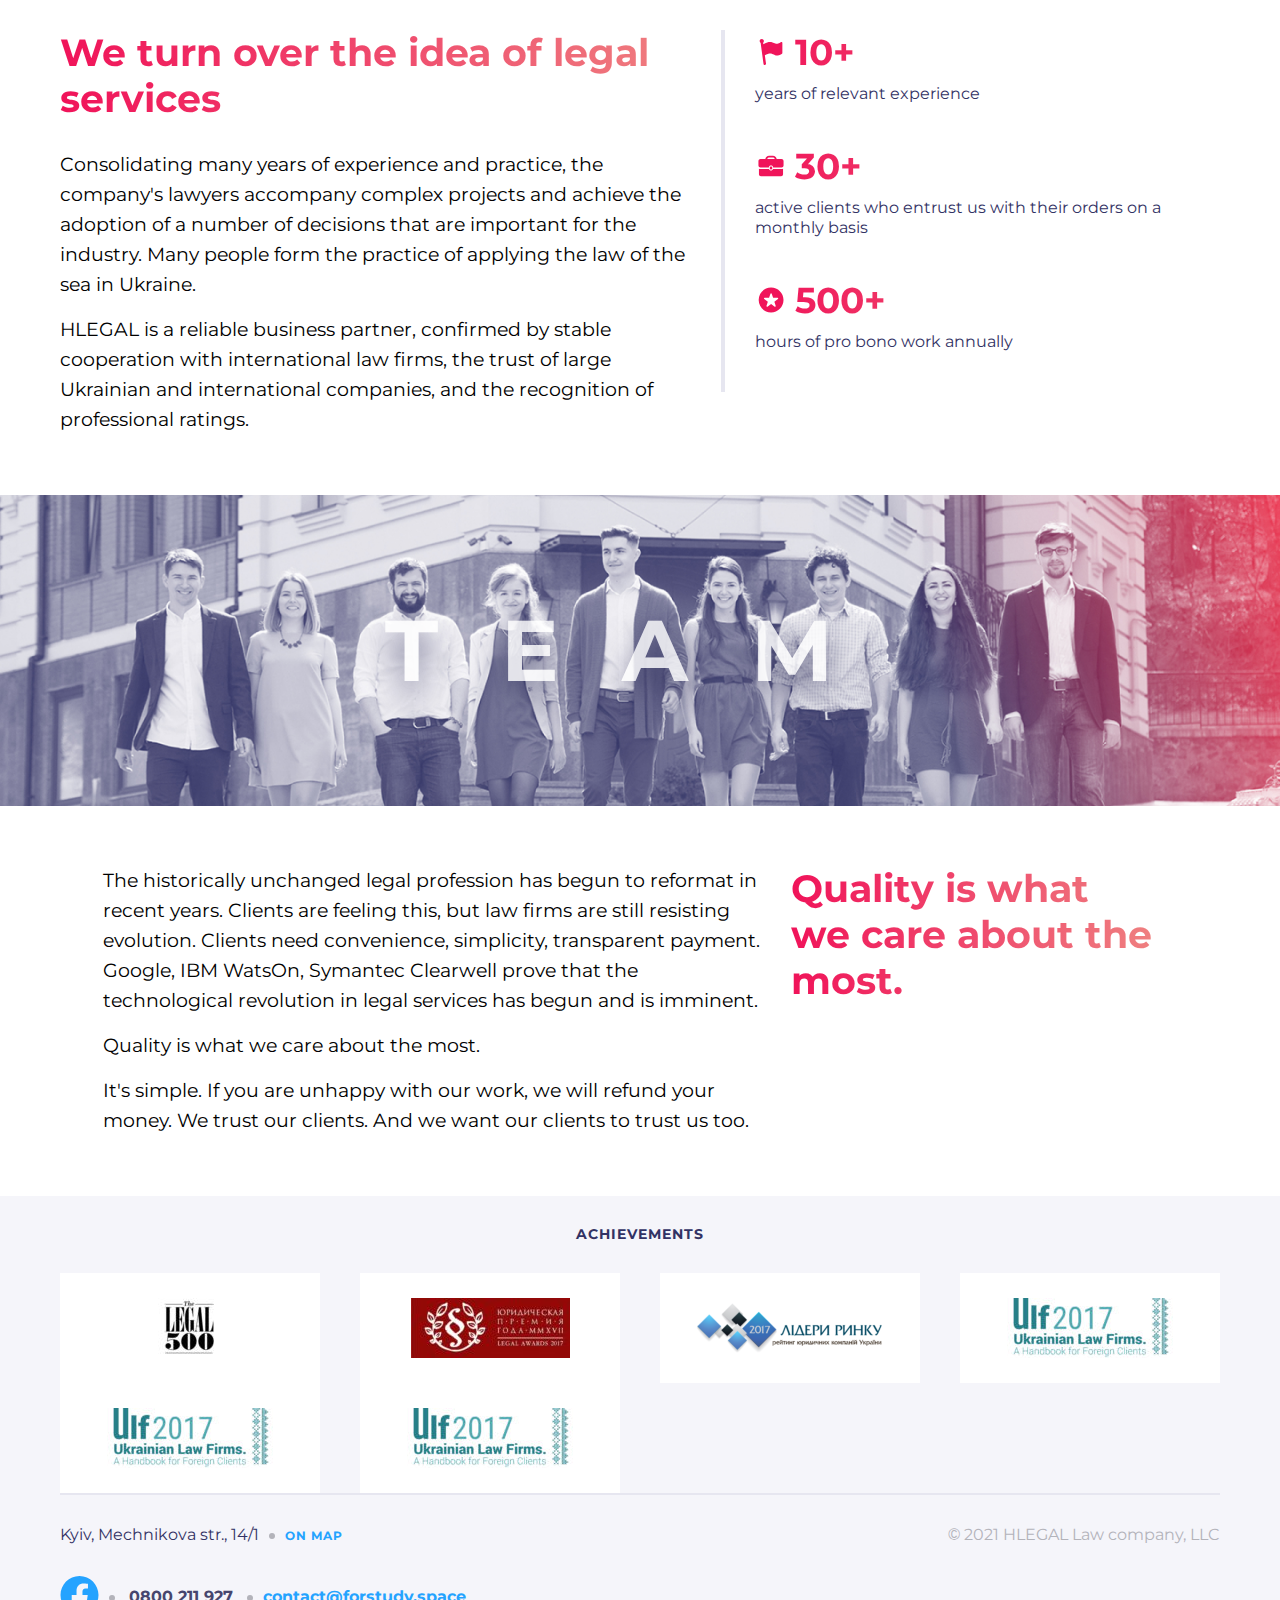
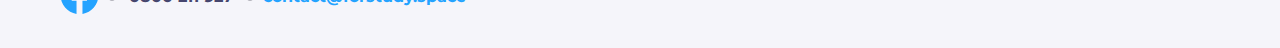
==== app/about.html @ f401dda6 "first commit" ====
<!DOCTYPE html>
<html lang="en">
<head>
    <meta charset="UTF-8">
    <title>About us</title>
    <meta name="viewport" content="width=device-width, initial-scale=1.0">
    <link rel="stylesheet" href="css/slick.css">
    <link rel="stylesheet" href="css/style.css">
</head>
<body class="body">
    <main>
        <section class="about container">
            <div class="about-left">
                <div class="about-left__wrap">
                    <h1 class="about-left__title">We turn over the idea of legal services</h1>
                    <p class="about-left__text pdb-15">Consolidating many years of experience and practice,
                        the company's lawyers accompany complex projects and achieve the adoption of
                        a number of decisions that are important for the industry. Many people form the
                        practice of applying the law of the sea in Ukraine.</p>
                    <p class="about-left__text"><span class="text-up">Hlegal</span> is a reliable business partner,
                        confirmed by stable cooperation with international
                        law firms, the trust of large Ukrainian and international companies, and the recognition
                        of professional ratings.</p>
                </div>
            </div>
            <div class="about-right">
                <div class="about-right__wrap">
                    <p class="about-right__number about-right__number--years">10+</p>
                    <p class="about-right__text">years of relevant experience</p>
                    <p class="about-right__number about-right__number--clients">30+</p>
                    <p class="about-right__text">active clients who entrust us with their orders on a monthly basis</p>
                    <p class="about-right__number about-right__number--hours">500+</p>
                    <p class="about-right__text pdb-0">hours of pro bono work annually</p>
                </div>
            </div>
        </section>
        <section class="banner container">
            <h2 class="banner-title">Team</h2>
        </section>
        <section class="quality container">
            <div class="quality-left">
                <div class="quality-left__wrap">
                    <p class="quality-left__text pdb-15">The historically unchanged legal profession has
                        begun to reformat in recent years. Clients are feeling this, but law firms
                        are still resisting evolution. Clients need convenience, simplicity, transparent
                        payment. Google, <span class="text-up">Ibm</span> WatsOn, Symantec Clearwell prove that the technological revolution
                        in legal services has begun and is imminent.</p>
                    <p class="quality-left__text pdb-15">Quality is what we care about the most.</p>
                    <p class="quality-left__text">It's simple. If you are unhappy with our work, we will refund
                        your money. We trust our clients. And we want our clients to trust us too.</p>
                </div>
            </div>
            <div class="quality-right">
                <h2 class="quality-right__title">Quality is what we care about the most.</h2>
            </div>
        </section>
        <div class="background-bottom">
            <section class="achievements container container--lg">
                <h2 class="achievements-title">achievements</h2>
                <div class="achievements-wrap achievements-slider">
                    <div class="achievements__card-wrap">
                        <div class="achievements__card">
                            <img class="achievements__card-img" src="./img/achievment-1.png" alt="achievment">
                        </div>
                    </div>
                    <div class="achievements__card-wrap achievements__card-wrap--tablet">
                        <div class="achievements__card">
                            <img class="achievements__card-img" src="./img/achievment-2.png" alt="achievment">
                        </div>
                    </div>
                    <div class="achievements__card-wrap achievements__card-wrap--tablet">
                        <div class="achievements__card">
                            <img class="achievements__card-img" src="./img/achievment-3.png" alt="achievment">
                        </div>
                    </div>
                    <div class="achievements__card-wrap achievements__card-wrap--tablet">
                        <div class="achievements__card">
                            <img class="achievements__card-img" src="./img/achievment-4.png" alt="achievment">
                        </div>
                    </div>
                    <div class="achievements__card-wrap achievements__card-wrap--tablet">
                        <div class="achievements__card">
                            <img class="achievements__card-img" src="./img/achievment-4.png" alt="achievment">
                        </div>
                    </div>
                    <div class="achievements__card-wrap achievements__card-wrap--tablet">
                        <div class="achievements__card">
                            <img class="achievements__card-img" src="./img/achievment-4.png" alt="achievment">
                        </div>
                    </div>
                </div>
            </section>
            <section class="footer container">
                <div class="footer-wrap">
                    <div class="footer-top">
                        <p class="footer-top__adress">Kyiv, Mechnikova str., 14/1</p>
                        <div class="footer-top__map">
                            <a class="footer-top__map-link" href="#">On map</a>
                        </div>
                    </div>
                    <div class="footer-middle">
                        <div class="footer-middle__fb">
                            <a class="footer-middle__fb-link">
                                <svg width="39" height="38" viewBox="0 0 39 38" fill="none" xmlns="http://www.w3.org/2000/svg">
                                    <path d="M38.5 19.1161C38.5 8.55857 29.9934 0 19.5 0C9.00658 0 0.5 8.55857 0.5 19.1161C0.5 28.6575 7.44803 36.5659 16.5312 38V24.6419H11.707V19.1161H16.5312V14.9046C16.5312 10.1136 19.3678 7.46723 23.7078 7.46723C25.7866 7.46723 27.9609 7.84059 27.9609 7.84059V12.545H25.5651C23.2048 12.545 22.4688 14.0185 22.4688 15.5302V19.1161H27.7383L26.8959 24.6419H22.4688V38C31.552 36.5659 38.5 28.6575 38.5 19.1161Z" fill="#24A3FF"/>
                                </svg>
                            </a>
                        </div>
                        <div class="footer-middle__tel">
                            <a class="footer-middle__tel-link" href="tel:0800211927">0800 211 927</a>
                        </div>
                        <div class="footer-middle__mail">
                            <a class="footer-middle__mail-link" href="mailto:contact@forstudy.space">contact@forstudy.space</a>
                        </div>
                    </div>
                    <div class="footer-bottom">
                        <p class="footer-bottom__text">© 2021 HLEGAL Law company, LLC</p>
                    </div>
                </div>
            </section>
        </div>
    </main>
    <script src="https://code.jquery.com/jquery-3.6.1.min.js" integrity="sha256-o88AwQnZB+VDvE9tvIXrMQaPlFFSUTR+nldQm1LuPXQ=" crossorigin="anonymous"></script>
    <script src="./js/slick.min.js"></script>
    <script src="./js/script.js"></script>
</body>
</html>
---- app/css/style.css ----
@font-face {
  font-family: 'Montserrat';
  src: url("../fonts/Montserrat-Regular.woff2") format("woff2"), url("../fonts/Montserrat-Regular.woff") format("woff");
  font-weight: 400;
  font-style: normal;
}

@font-face {
  font-family: 'Montserrat';
  src: url("../fonts/Montserrat-Bold.woff2") format("woff2"), url("../fonts/Montserrat-Bold.woff") format("woff");
  font-weight: 700;
  font-style: normal;
}

@font-face {
  font-family: 'Montserrat';
  src: url("../fonts/Montserrat-BoldItalic.woff2") format("woff2"), url("../fonts/Montserrat-BoldItalic.woff") format("woff");
  font-weight: 700;
  font-style: italic;
}

* {
  -webkit-box-sizing: border-box;
          box-sizing: border-box;
  margin: 0;
}

html {
  scroll-behavior: smooth;
}

.body {
  font-family: 'Montserrat', 'Arial', sans-serif;
  font-weight: 400;
  font-style: normal;
  min-width: 375px;
}

.container {
  max-width: 1500px;
  min-width: 375px;
  margin: 0 auto;
  padding: 0 30px;
}

.container--lg {
  padding: 0 60px;
}

.visually-hidden {
  position: absolute;
  width: 1px;
  height: 1px;
  margin: -1px;
  border: 0;
  padding: 0;
  clip: rect(0 0 0 0);
  overflow: hidden;
}

a {
  text-decoration: none;
}

.background-top {
  background: url("../img/bg-top.svg") no-repeat center top, linear-gradient(228.57deg, #323264 11.93%, #323264 57.17%, #643E72 87.46%);
  background-size: 523px 600px, auto;
  border-radius: 0 0 12px 12px;
  position: relative;
}

.background-top::after {
  content: "";
  background-color: #CACADB;
  height: 10px;
  position: absolute;
  bottom: -10px;
  left: 20px;
  right: 20px;
  border-radius: 0 0 12px 12px;
}

.background-top::before {
  content: "";
  background-color: #E7E7F2;
  height: 10px;
  position: absolute;
  bottom: -20px;
  left: 40px;
  right: 40px;
  border-radius: 0 0 12px 12px;
}

.background-bottom {
  background: #F5F5FA;
}

.btm {
  display: -webkit-inline-box;
  display: -ms-inline-flexbox;
  display: inline-flex;
  -webkit-box-align: center;
      -ms-flex-align: center;
          align-items: center;
}

.btm-text {
  font-weight: 700;
  font-size: 14px;
  line-height: 17px;
  letter-spacing: 1px;
  text-transform: uppercase;
  color: #24A3FF;
}

.btm-img {
  margin-left: 2px;
}

.btm:hover .btm-text {
  color: #F0145A;
}

.btm:hover .btm-img path {
  stroke: #F0145A;
}

.text-up {
  text-transform: uppercase;
}

.pdb-0 {
  padding-bottom: 0;
}

.pdb-15 {
  padding-bottom: 15px;
}

.my-team-slider {
  list-style: none;
  padding: 30px 0 60px 0;
  display: -webkit-box;
  display: -ms-flexbox;
  display: flex;
  -webkit-box-pack: center;
      -ms-flex-pack: center;
          justify-content: center;
}

.my-team-slider li {
  margin: 0 15px;
}

.my-team-slider li.slick-active button {
  opacity: 1;
}

.my-team-slider button {
  cursor: pointer;
  width: 16px;
  height: 16px;
  background-color: #24A3FF;
  opacity: 0.2;
  border-radius: 50%;
  border: 0;
  font-size: 0;
}

.my-team-slider button:hover {
  opacity: 0.6;
}

.my-achievements-slider {
  list-style: none;
  padding: 30px 0 30px 0;
  display: -webkit-box;
  display: -ms-flexbox;
  display: flex;
  -webkit-box-pack: center;
      -ms-flex-pack: center;
          justify-content: center;
  width: 100%;
}

.my-achievements-slider li {
  margin: 0 14px;
}

.my-achievements-slider li.slick-active button {
  opacity: 1;
}

.my-achievements-slider button {
  cursor: pointer;
  width: 16px;
  height: 16px;
  background-color: #24A3FF;
  opacity: 0.2;
  border-radius: 50%;
  border: 0;
  font-size: 0;
}

.my-achievements-slider button:hover {
  opacity: 0.6;
}

@media (min-width: 768px) {
  .background-top {
    background-size: 893px 1024px, auto;
  }
  .container {
    padding: 0 60px;
  }
}

@media (min-width: 1024px) {
  .background-top {
    background-size: 670px 768px, auto;
  }
}

@media (min-width: 1440px) {
  .background-top {
    background-size: 697px 799px, auto;
  }
}

.header {
  display: grid;
  grid-template-columns: repeat(2, 1fr);
  grid-template-rows: repeat(2, 1fr);
  grid-column-gap: 0;
  grid-row-gap: 0;
  position: relative;
}

.header-top {
  grid-area: 1 / 1 / 2 / 3;
  display: -webkit-box;
  display: -ms-flexbox;
  display: flex;
  -webkit-box-pack: justify;
      -ms-flex-pack: justify;
          justify-content: space-between;
  -webkit-box-align: center;
      -ms-flex-align: center;
          align-items: center;
  margin-right: -30px;
  margin-left: -30px;
  padding-top: 15px;
  padding-bottom: 15px;
  background-color: rgba(245, 245, 250, 0.2);
}

.header-top__list {
  display: -webkit-box;
  display: -ms-flexbox;
  display: flex;
  list-style: none;
  padding-left: 22px;
}

.header-top__list-item {
  margin-right: 14px;
}

.header-top__list-item--pd-0 {
  margin-right: 0;
}

.header-top__list-link {
  font-weight: 700;
  font-size: 12px;
  line-height: 15px;
  letter-spacing: 1px;
  color: #FFFFFF;
  text-transform: uppercase;
  padding: 5px 7px;
  border-radius: 8px;
}

.header-top__list-link:hover {
  background-color: rgba(255, 255, 255, 0.2);
}

.header-top__list-link.active {
  background-color: #F0145A;
}

.header-top__adress {
  display: none;
}

.header-top__tel {
  font-weight: 700;
  font-size: 16px;
  line-height: 20px;
  color: #FFFFFF;
  padding-right: 15px;
}

.header-top__fb {
  display: none;
  cursor: pointer;
}

.header-top__fb:hover svg path {
  fill: #F0145A;
}

.header-logo {
  grid-area: 2 / 1 / 3 / 2;
  display: -webkit-box;
  display: -ms-flexbox;
  display: flex;
  padding-top: 15px;
  margin-left: -15px;
  margin-right: -15px;
}

.header-logo__breadcrumb {
  display: none;
}

.header-menu {
  grid-area: 2 / 2 / 3 / 3;
}

.header-menu__mobile-btm {
  cursor: pointer;
}

.header-menu__list {
  display: none;
  -webkit-box-orient: vertical;
  -webkit-box-direction: normal;
      -ms-flex-direction: column;
          flex-direction: column;
  position: absolute;
  left: 0;
  top: auto;
  width: 375px;
  background-color: #323264;
  list-style: none;
  padding: 12px 12px 0;
}

.header-menu__list-item {
  margin-bottom: 15px;
}

.header-menu__list-link {
  display: block;
  font-weight: 700;
  font-size: 24px;
  line-height: 29px;
  text-align: center;
  color: #24A3FF;
  background: #F5F5FA;
  border-radius: 12px;
  padding: 10px;
}

.header-menu__list-link:active {
  background: #E6E6F0;
}

.header-menu__list-link.active {
  color: #F0145A;
}

@media (min-width: 768px) {
  .header {
    grid-template-columns: 1fr;
    grid-template-rows: repeat(3, 1fr);
    grid-column-gap: 0;
    grid-row-gap: 0;
  }
  .header-top {
    grid-area: 1 / 1 / 2 / 2;
    -webkit-box-pack: start;
        -ms-flex-pack: start;
            justify-content: flex-start;
    background-color: transparent;
    margin: 0;
  }
  .header-top__list {
    padding: 0;
  }
  .header-top__list-item--pd-0 {
    margin-right: 6px;
  }
  .header-top__adress {
    display: inline-block;
    font-size: 16px;
    line-height: 20px;
    text-align: right;
    color: #FFFFFF;
    margin-right: 6px;
  }
  .header-top__adress:before {
    content: "";
    width: 6px;
    height: 6px;
    border-radius: 50%;
    background-color: #FFFFFF;
    display: inline-block;
    vertical-align: middle;
    margin-right: 6px;
  }
  .header-top__tel {
    padding: 0;
  }
  .header-top__tel:before {
    content: "";
    width: 6px;
    height: 6px;
    border-radius: 50%;
    background: #E6E6F0;
    display: inline-block;
    vertical-align: middle;
    margin-right: 6px;
  }
  .header-top__tel:after {
    content: "";
    width: 6px;
    height: 6px;
    border-radius: 50%;
    background: #E6E6F0;
    display: inline-block;
    vertical-align: middle;
    margin-left: 6px;
  }
  .header-top__fb {
    display: -webkit-box;
    display: -ms-flexbox;
    display: flex;
    margin-left: 6px;
  }
  .header-logo {
    grid-area: 2 / 1 / 3 / 2;
    margin-left: 0;
    margin-bottom: 30px;
  }
  .header-logo__img-pic {
    width: 130px;
    height: 60px;
  }
  .header-menu {
    grid-area: 3 / 1 / 4 / 2;
  }
  .header-menu__mobile-btm {
    display: none;
  }
  .header-menu__list {
    display: -webkit-box;
    display: -ms-flexbox;
    display: flex;
    -webkit-box-orient: horizontal;
    -webkit-box-direction: normal;
        -ms-flex-direction: row;
            flex-direction: row;
    -webkit-box-pack: start;
        -ms-flex-pack: start;
            justify-content: flex-start;
    position: relative;
    width: auto;
    padding: 0;
    background-color: transparent;
  }
  .header-menu__list-link {
    display: -webkit-box;
    display: -ms-flexbox;
    display: flex;
    font-weight: 700;
    font-size: 16px;
    line-height: 20px;
    text-align: right;
    color: #FFFFFF;
    background: none;
    border-radius: 0;
    padding: 0 15px 0 0;
  }
  .header-menu__list-link:hover {
    color: #F0145A;
  }
  .header-menu__list-link:active {
    background: transparent;
  }
  .header-menu__list-link.active {
    color: #FFFFFF;
  }
}

@media (min-width: 1024px) {
  .header {
    display: grid;
    grid-template-columns: auto 1fr;
    grid-template-rows: repeat(2, 1fr);
    grid-column-gap: 0;
    grid-row-gap: 0;
  }
  .header-top {
    grid-area: 1 / 2 / 2 / 3;
    -webkit-box-pack: end;
        -ms-flex-pack: end;
            justify-content: flex-end;
  }
  .header-logo {
    grid-area: 1 / 1 / 3 / 2;
  }
  .header-menu {
    grid-area: 2 / 2 / 3 / 3;
  }
  .header-menu__list {
    -webkit-box-pack: end;
        -ms-flex-pack: end;
            justify-content: flex-end;
  }
}

.first-screen {
  padding-bottom: 10px;
}

.first-screen__title {
  font-weight: 700;
  font-size: 38px;
  line-height: 46px;
  text-align: center;
  color: #FFFFFF;
  padding: 139px 60px 159px 60px;
}

.first-screen__scroll {
  display: -webkit-box;
  display: -ms-flexbox;
  display: flex;
  -webkit-box-pack: center;
      -ms-flex-pack: center;
          justify-content: center;
  padding-bottom: 60px;
}

.first-screen__scroll:hover svg circle {
  stroke: #F0145A;
}

.first-screen__scroll:hover svg path {
  stroke: #F0145A;
}

@media (min-width: 768px) {
  .first-screen__title {
    padding-top: 274px;
    padding-bottom: 417px;
  }
  .first-screen__scroll {
    padding-bottom: 105px;
  }
}

@media (min-width: 1024px) {
  .first-screen__title {
    padding-top: 245px;
    padding-bottom: 307px;
  }
  .first-screen__scroll {
    padding-bottom: 90px;
  }
}

@media (min-width: 1440px) {
  .first-screen__title {
    padding-top: 261px;
    padding-bottom: 323px;
  }
}

.business__nav {
  display: -webkit-box;
  display: -ms-flexbox;
  display: flex;
  overflow: auto;
  list-style: none;
  padding: 0;
  margin-right: -30px;
}

.business__nav-item {
  margin-right: 30px;
}

.business__nav-btm {
  font-weight: 700;
  font-size: 30px;
  line-height: 37px;
  color: #B3B3BA;
  cursor: pointer;
  background-color: transparent;
  border: none;
  white-space: nowrap;
}

.business__nav-btm.active {
  background: linear-gradient(90.13deg, #EF8080 0.84%, #F0145A 99.96%);
  -webkit-background-clip: text;
  -webkit-text-fill-color: transparent;
}

.business__nav::-webkit-scrollbar {
  width: 0;
}

.business__content {
  display: none;
}

.business__content-title {
  font-weight: 700;
  font-size: 30px;
  line-height: 37px;
  color: #FFFFFF;
  padding-top: 30px;
  padding-bottom: 30px;
}

.business__content-text {
  font-size: 19px;
  line-height: 30px;
  color: #FFFFFF;
  padding-bottom: 30px;
}

.business__content.active {
  display: -webkit-box;
  display: -ms-flexbox;
  display: flex;
  -webkit-box-orient: vertical;
  -webkit-box-direction: normal;
      -ms-flex-direction: column;
          flex-direction: column;
  border-top: 3px solid rgba(255, 255, 255, 0.3);
}

@media (min-width: 768px) {
  .business__wrap {
    margin-bottom: 30px;
  }
}

@media (min-width: 1024px) {
  .business__wrap {
    display: -webkit-box;
    display: -ms-flexbox;
    display: flex;
    margin-bottom: 60px;
  }
  .business__nav {
    -webkit-box-orient: vertical;
    -webkit-box-direction: normal;
        -ms-flex-direction: column;
            flex-direction: column;
    -webkit-box-pack: center;
        -ms-flex-pack: center;
            justify-content: center;
    width: 45%;
    text-align: right;
    padding-right: 60px;
  }
  .business__nav-item {
    padding-bottom: 30px;
  }
  .business__title {
    padding-top: 0;
  }
  .business__content.active {
    border-top: none;
    border-left: 3px solid rgba(255, 255, 255, 0.3);
    width: 55%;
    padding-left: 60px;
    -webkit-box-pack: center;
        -ms-flex-pack: center;
            justify-content: center;
  }
}

.services {
  padding-top: 10px;
  padding-bottom: 60px;
}

.services-title {
  font-weight: 700;
  font-size: 30px;
  line-height: 37px;
  background: linear-gradient(90.13deg, #F0145A 0.84%, #EF8080 99.96%);
  -webkit-background-clip: text;
  -webkit-text-fill-color: transparent;
}

.services-wrap {
  display: -webkit-box;
  display: -ms-flexbox;
  display: flex;
  -ms-flex-wrap: wrap;
      flex-wrap: wrap;
  -webkit-box-orient: vertical;
  -webkit-box-direction: normal;
      -ms-flex-direction: column;
          flex-direction: column;
  margin: 0 -30px;
}

.services__card-wrap {
  width: 100%;
  padding: 0 30px;
}

.services__card {
  height: 100%;
  margin-top: 30px;
}

.services__card-img {
  width: 92px;
  height: 92px;
  background: #FFFFFF;
  border-radius: 24px;
  padding: 14px;
}

.services__card-title {
  font-weight: 700;
  font-size: 22px;
  line-height: 27px;
  color: #24A3FF;
  padding-top: 30px;
  padding-bottom: 15px;
}

.services__card-text {
  font-size: 16px;
  line-height: 26px;
  color: #FFFFFF;
}

@media (min-width: 768px) {
  .services-wrap {
    -webkit-box-orient: horizontal;
    -webkit-box-direction: normal;
        -ms-flex-direction: row;
            flex-direction: row;
    -webkit-box-pack: justify;
        -ms-flex-pack: justify;
            justify-content: space-between;
  }
  .services__card-wrap {
    width: 50%;
  }
}

@media (min-width: 1024px) {
  .services__card-wrap {
    width: 33.333%;
  }
}

.team {
  padding-top: 50px;
}

.team-box {
  background: #F5F5FA;
  border-radius: 12px;
}

.team-box__img {
  display: -webkit-box;
  display: -ms-flexbox;
  display: flex;
  width: 100%;
}

.team-box__img-pic {
  height: 500px;
  width: 100%;
  -o-object-fit: cover;
     object-fit: cover;
  border-radius: 12px 12px 0 0;
}

.team-box__text {
  padding: 30px;
  height: 100%;
}

.team-box__text-quote {
  font-weight: 700;
  font-size: 30px;
  line-height: 37px;
  background: linear-gradient(90.13deg, #F0145A 0.84%, #EF8080 99.96%);
  -webkit-background-clip: text;
  -webkit-text-fill-color: transparent;
  padding-bottom: 30px;
}

.team-box__text-who {
  font-weight: 700;
  font-size: 16px;
  line-height: 20px;
  color: #B3B3BA;
  padding-top: 5px;
  padding-bottom: 8px;
}

.team-box__text-position {
  font-size: 14px;
  line-height: 22px;
  color: #B3B3BA;
}

@media (min-width: 1024px) {
  .team-box {
    display: -webkit-box;
    display: -ms-flexbox;
    display: flex;
    -webkit-box-pack: justify;
        -ms-flex-pack: justify;
            justify-content: space-between;
  }
  .team-box__img {
    min-width: 400px;
  }
  .team-box__img-pic {
    height: 528px;
    max-width: 400px;
    border-radius: 12px 0 0 12px;
  }
  .team-box__text {
    width: auto;
  }
}

@media (min-width: 1440px) {
  .team-box__img {
    max-width: 400px;
  }
  .team-box__img-pic {
    height: 400px;
  }
}

.trust-title {
  font-weight: 700;
  font-size: 14px;
  line-height: 17px;
  letter-spacing: 1px;
  text-transform: uppercase;
  color: #323264;
  text-align: center;
  padding-bottom: 30px;
}

.trust__box {
  display: -webkit-box;
  display: -ms-flexbox;
  display: flex;
  -ms-flex-wrap: wrap;
      flex-wrap: wrap;
}

.trust__box-logo {
  display: -webkit-box;
  display: -ms-flexbox;
  display: flex;
  -webkit-box-pack: center;
      -ms-flex-pack: center;
          justify-content: center;
  -webkit-box-align: center;
      -ms-flex-align: center;
          align-items: center;
  height: 120px;
  width: 100%;
}

.trust__box-logo--1 {
  background: #1C4280;
}

.trust__box-logo--2 {
  background: #143646;
}

.trust__box-logo--3 {
  background: -webkit-gradient(linear, left bottom, left top, from(#F48B30), to(#F48B30)), #F48B30;
  background: linear-gradient(0deg, #F48B30, #F48B30), #F48B30;
}

.trust__box-logo--4 {
  background: #9E4DC3;
}

.trust__box-logo--5 {
  background: #FD9339;
}

.trust__box-logo--6 {
  background: #E2E2E4;
}

.trust__box-logo--7 {
  display: none;
  background: #C71C36;
}

.trust__box-logo--8 {
  display: none;
  background: #DCF3F9;
}

.trust__box-logo--9 {
  display: none;
  background: #EAEAEA;
}

.trust__box-logo--10 {
  display: none;
  background: #282240;
}

.trust__box-logo--11 {
  display: none;
  background: #1D4568;
}

.trust__box-logo--12 {
  display: none;
  background: #000000;
}

@media (min-width: 768px) {
  .trust__box-logo {
    width: 33.333%;
  }
  .trust__box-logo--7 {
    display: -webkit-box;
    display: -ms-flexbox;
    display: flex;
  }
  .trust__box-logo--8 {
    display: -webkit-box;
    display: -ms-flexbox;
    display: flex;
  }
  .trust__box-logo--9 {
    display: -webkit-box;
    display: -ms-flexbox;
    display: flex;
  }
  .trust__box-logo--10 {
    display: -webkit-box;
    display: -ms-flexbox;
    display: flex;
  }
  .trust__box-logo--11 {
    display: -webkit-box;
    display: -ms-flexbox;
    display: flex;
  }
  .trust__box-logo--12 {
    display: -webkit-box;
    display: -ms-flexbox;
    display: flex;
  }
}

@media (min-width: 1024px) {
  .trust__box-logo {
    width: 25%;
  }
}

.publications {
  padding-top: 30px;
}

.publications-title {
  font-weight: 700;
  font-size: 30px;
  line-height: 37px;
  background: linear-gradient(90.13deg, #F0145A 0.84%, #EF8080 99.96%);
  -webkit-background-clip: text;
  -webkit-text-fill-color: transparent;
  padding-top: 5px;
  padding-bottom: 30px;
}

.publications-wrap {
  display: -webkit-box;
  display: -ms-flexbox;
  display: flex;
  -ms-flex-wrap: wrap;
      flex-wrap: wrap;
  -webkit-box-orient: vertical;
  -webkit-box-direction: normal;
      -ms-flex-direction: column;
          flex-direction: column;
  margin: 0 -15px;
}

.publications__card-wrap {
  padding: 0 15px;
  width: 100%;
  margin-bottom: 30px;
}

.publications__card {
  height: 100%;
  border-radius: 0 0 8px 8px;
  background: #FFFFFF;
}

.publications__card-img {
  background: #F5F5FA;
  display: -webkit-box;
  display: -ms-flexbox;
  display: flex;
  width: 100%;
}

.publications__card-img-pic {
  height: 200px;
  width: 100%;
  -o-object-fit: cover;
     object-fit: cover;
  border-radius: 12px 12px 0 0;
}

.publications__card-text {
  padding: 30px;
}

.publications__card-text-link {
  font-weight: 700;
  font-size: 16px;
  line-height: 20px;
  color: #24A3FF;
}

.publications__card-text-link:hover {
  color: #F0145A;
}

.publications__card-text-date {
  font-weight: 700;
  font-size: 12px;
  line-height: 15px;
  letter-spacing: 1px;
  text-transform: uppercase;
  color: #B3B3BA;
  padding-bottom: 15px;
  padding-top: 15px;
}

.publications__card-text-text {
  font-size: 14px;
  line-height: 22px;
  color: #000000;
  padding-top: 15px;
  border-top: 4px solid #E6E6F0;
}

@media (min-width: 768px) {
  .publications-wrap {
    -webkit-box-orient: horizontal;
    -webkit-box-direction: normal;
        -ms-flex-direction: row;
            flex-direction: row;
    -webkit-box-pack: justify;
        -ms-flex-pack: justify;
            justify-content: space-between;
  }
  .publications__card-wrap--width-1 {
    width: 50%;
  }
  .publications__card-wrap--width-2 {
    width: 50%;
  }
  .publications__card-wrap--width-3 {
    width: 100%;
  }
}

@media (min-width: 1024px) {
  .publications__card-wrap--width-1 {
    width: 33.333%;
  }
  .publications__card-wrap--width-2 {
    width: 33.333%;
  }
  .publications__card-wrap--width-3 {
    width: 33.333%;
  }
}

.footer {
  text-align: center;
}

.footer-wrap {
  border-top: 2px solid #E6E6F0;
  padding-top: 30px;
}

.footer-top {
  padding-bottom: 21px;
}

.footer-top__adress {
  font-size: 16px;
  line-height: 20px;
  color: #323264;
  padding-bottom: 10px;
}

.footer-top__map-link {
  font-weight: 700;
  font-size: 12px;
  line-height: 15px;
  letter-spacing: 1px;
  text-transform: uppercase;
  color: #24A3FF;
}

.footer-top__map-link:hover {
  color: #F0145A;
}

.footer-middle {
  padding-bottom: 30px;
}

.footer-middle__fb {
  padding-bottom: 10px;
}

.footer-middle__fb-link {
  cursor: pointer;
}

.footer-middle__fb-link:hover svg path {
  fill: #F0145A;
}

.footer-middle__tel {
  padding-bottom: 10px;
}

.footer-middle__tel-link {
  font-weight: 700;
  font-size: 16px;
  line-height: 20px;
  text-align: right;
  color: #46466E;
}

.footer-middle__mail-link {
  font-weight: 700;
  font-size: 16px;
  line-height: 20px;
  color: #24A3FF;
}

.footer-middle__mail-link:hover {
  color: #F0145A;
}

.footer-bottom {
  padding-bottom: 30px;
}

.footer-bottom__text {
  font-size: 16px;
  line-height: 20px;
  text-align: center;
  color: #B3B3BA;
}

@media (min-width: 768px) {
  .footer-wrap {
    display: -webkit-box;
    display: -ms-flexbox;
    display: flex;
    -ms-flex-wrap: wrap;
        flex-wrap: wrap;
  }
  .footer-top {
    display: -webkit-box;
    display: -ms-flexbox;
    display: flex;
  }
  .footer-top__adress:after {
    content: "";
    width: 6px;
    height: 6px;
    border-radius: 50%;
    background: #B3B3BA;
    display: inline-block;
    vertical-align: middle;
    margin-left: 10px;
  }
  .footer-top__map {
    margin-left: 10px;
  }
  .footer-middle {
    display: -webkit-box;
    display: -ms-flexbox;
    display: flex;
    -webkit-box-ordinal-group: 11;
        -ms-flex-order: 10;
            order: 10;
    -webkit-box-align: center;
        -ms-flex-align: center;
            align-items: center;
    width: 100%;
  }
  .footer-middle__fb {
    padding: 0;
    margin-right: 10px;
  }
  .footer-middle__tel {
    padding: 0;
    margin: 0;
  }
  .footer-middle__tel:before {
    content: "";
    width: 6px;
    height: 6px;
    border-radius: 50%;
    background: #B3B3BA;
    display: inline-block;
    vertical-align: middle;
    margin-right: 10px;
  }
  .footer-middle__tel:after {
    content: "";
    width: 6px;
    height: 6px;
    border-radius: 50%;
    background: #B3B3BA;
    display: inline-block;
    vertical-align: middle;
    margin-left: 10px;
  }
  .footer-middle__mail {
    margin-left: 10px;
  }
  .footer-bottom {
    margin-left: auto;
  }
}

.about {
  padding-top: 30px;
  padding-bottom: 30px;
}

.about-left__wrap {
  padding-bottom: 30px;
}

.about-left__title {
  font-weight: 700;
  font-size: 30px;
  line-height: 37px;
  background: linear-gradient(90.13deg, #F0145A 0.84%, #EF8080 99.96%);
  -webkit-background-clip: text;
  -webkit-text-fill-color: transparent;
  padding-bottom: 28px;
}

.about-left__text {
  font-size: 19px;
  line-height: 30px;
  color: #000000;
}

.about-right__wrap {
  padding-left: 30px;
  border-left: 4px solid #E6E6F0;
}

.about-right__number {
  display: -webkit-box;
  display: -ms-flexbox;
  display: flex;
  -webkit-box-align: center;
      -ms-flex-align: center;
          align-items: center;
  font-weight: 700;
  font-size: 36px;
  line-height: 44px;
  background: linear-gradient(90.13deg, #F0145A 0.84%, #EF8080 99.96%);
  -webkit-background-clip: text;
  -webkit-text-fill-color: transparent;
  padding-bottom: 10px;
}

.about-right__number--years::before {
  content: url("../img/flag.svg");
  width: 32px;
  height: 32px;
  text-align: center;
  margin-right: 8px;
  margin-bottom: 6px;
}

.about-right__number--clients::before {
  content: url("../img/box.svg");
  width: 32px;
  height: 32px;
  text-align: center;
  margin-right: 8px;
  margin-bottom: 6px;
}

.about-right__number--hours::before {
  content: url("../img/star.svg");
  width: 32px;
  height: 32px;
  text-align: center;
  margin-right: 8px;
  margin-bottom: 6px;
}

.about-right__text {
  font-size: 16px;
  line-height: 20px;
  color: #323264;
  padding-bottom: 40px;
}

@media (min-width: 768px) {
  .about {
    padding-bottom: 60px;
  }
  .about-left__title {
    font-size: 38px;
    line-height: 46px;
  }
}

@media (min-width: 1024px) {
  .about {
    display: -webkit-box;
    display: -ms-flexbox;
    display: flex;
  }
  .about-left {
    display: -webkit-box;
    display: -ms-flexbox;
    display: flex;
    -webkit-box-pack: end;
        -ms-flex-pack: end;
            justify-content: flex-end;
    padding-right: 30px;
    width: 57%;
  }
  .about-left__wrap {
    max-width: 662px;
    padding-bottom: 0;
  }
  .about-right {
    width: 43%;
  }
}

.banner {
  display: -webkit-box;
  display: -ms-flexbox;
  display: flex;
  -webkit-box-pack: center;
      -ms-flex-pack: center;
          justify-content: center;
  -webkit-box-align: center;
      -ms-flex-align: center;
          align-items: center;
  background-image: url("../img/banner-mobile.jpg");
  background-size: cover;
  background-position: center;
  background-repeat: no-repeat;
  height: 114px;
  width: auto;
}

.banner-title {
  font-weight: 700;
  font-size: 36px;
  line-height: 44px;
  letter-spacing: 13px;
  text-align: center;
  text-transform: uppercase;
  color: #FFFFFF;
  opacity: 0.8;
  text-shadow: 0 15px 30px rgba(40, 40, 86, 0.8);
}

@media (-webkit-min-device-pixel-ratio: 1.5) and (-webkit-min-device-pixel-ratio: 1.5), (min-resolution: 144dpi) and (min-resolution: 1.5dppx) {
  .banner {
    background-image: url("../img/banner-mobile@2x.jpg");
  }
}

@media (min-width: 768px) {
  .banner {
    background-image: url("../img/banner-tablet.jpg");
    height: 234px;
  }
  .banner-title {
    font-size: 46px;
    line-height: 56px;
    letter-spacing: 63px;
  }
}

@media (min-width: 768px) and (-webkit-min-device-pixel-ratio: 1.5) and (-webkit-min-device-pixel-ratio: 1.5), (min-width: 768px) and (min-resolution: 144dpi) and (min-resolution: 1.5dppx) {
  .banner {
    background-image: url("../img/banner-tablet@2x.jpg");
  }
}

@media (min-width: 1024px) {
  .banner {
    background-image: url("../img/banner-desktop.jpg");
    height: 311px;
  }
  .banner-title {
    font-size: 86px;
    line-height: 105px;
  }
}

@media (min-width: 1024px) and (-webkit-min-device-pixel-ratio: 1.5) and (-webkit-min-device-pixel-ratio: 1.5), (min-width: 1024px) and (min-resolution: 144dpi) and (min-resolution: 1.5dppx) {
  .banner {
    background-image: url("../img/banner-desktop@2x.jpg");
  }
}

@media (min-width: 1440px) {
  .banner {
    height: 438px;
  }
  .banner-title {
    font-size: 96px;
    line-height: 117px;
  }
}

.quality {
  padding-top: 60px;
  padding-bottom: 60px;
}

.quality-left {
  padding-bottom: 30px;
}

.quality-left__text {
  font-size: 19px;
  line-height: 30px;
  color: #000000;
}

.quality-right__title {
  font-weight: 700;
  font-size: 30px;
  line-height: 37px;
  background: linear-gradient(90.13deg, #F0145A 0.84%, #EF8080 99.96%);
  -webkit-background-clip: text;
  -webkit-text-fill-color: transparent;
}

@media (min-width: 768px) {
  .quality-right__title {
    font-size: 38px;
    line-height: 46px;
  }
}

@media (min-width: 1024px) {
  .quality {
    display: -webkit-box;
    display: -ms-flexbox;
    display: flex;
  }
  .quality-left {
    display: -webkit-box;
    display: -ms-flexbox;
    display: flex;
    -webkit-box-pack: end;
        -ms-flex-pack: end;
            justify-content: flex-end;
    padding-right: 30px;
    padding-bottom: 0;
    width: 63%;
  }
  .quality-left__wrap {
    max-width: 658px;
  }
  .quality-right {
    width: 37%;
  }
  .quality-right__title {
    width: 362px;
  }
}

.achievements {
  padding-top: 30px;
}

.achievements-title {
  font-weight: 700;
  font-size: 14px;
  line-height: 17px;
  text-align: center;
  letter-spacing: 1px;
  text-transform: uppercase;
  color: #323264;
  padding-bottom: 30px;
}

.achievements-wrap {
  display: -webkit-box;
  display: -ms-flexbox;
  display: flex;
  margin: 0 -20px;
  -ms-flex-wrap: wrap;
      flex-wrap: wrap;
}

.achievements__card-wrap {
  width: 100%;
  padding: 0 20px;
}

.achievements__card {
  display: -webkit-box;
  display: -ms-flexbox;
  display: flex;
  -webkit-box-pack: center;
      -ms-flex-pack: center;
          justify-content: center;
  -webkit-box-align: center;
      -ms-flex-align: center;
          align-items: center;
  background-color: #FFFFFF;
  height: 90px;
}

.achievements__card-img {
  height: 40px;
  width: auto;
}

@media (min-width: 768px) {
  .achievements__card-wrap {
    width: 25%;
  }
  .achievements__card-wrap--tablet {
    display: block;
  }
}

@media (min-width: 1024px) {
  .achievements__card {
    height: 110px;
  }
  .achievements__card-img {
    height: 60px;
  }
}

/*# sourceMappingURL=style.css.map */
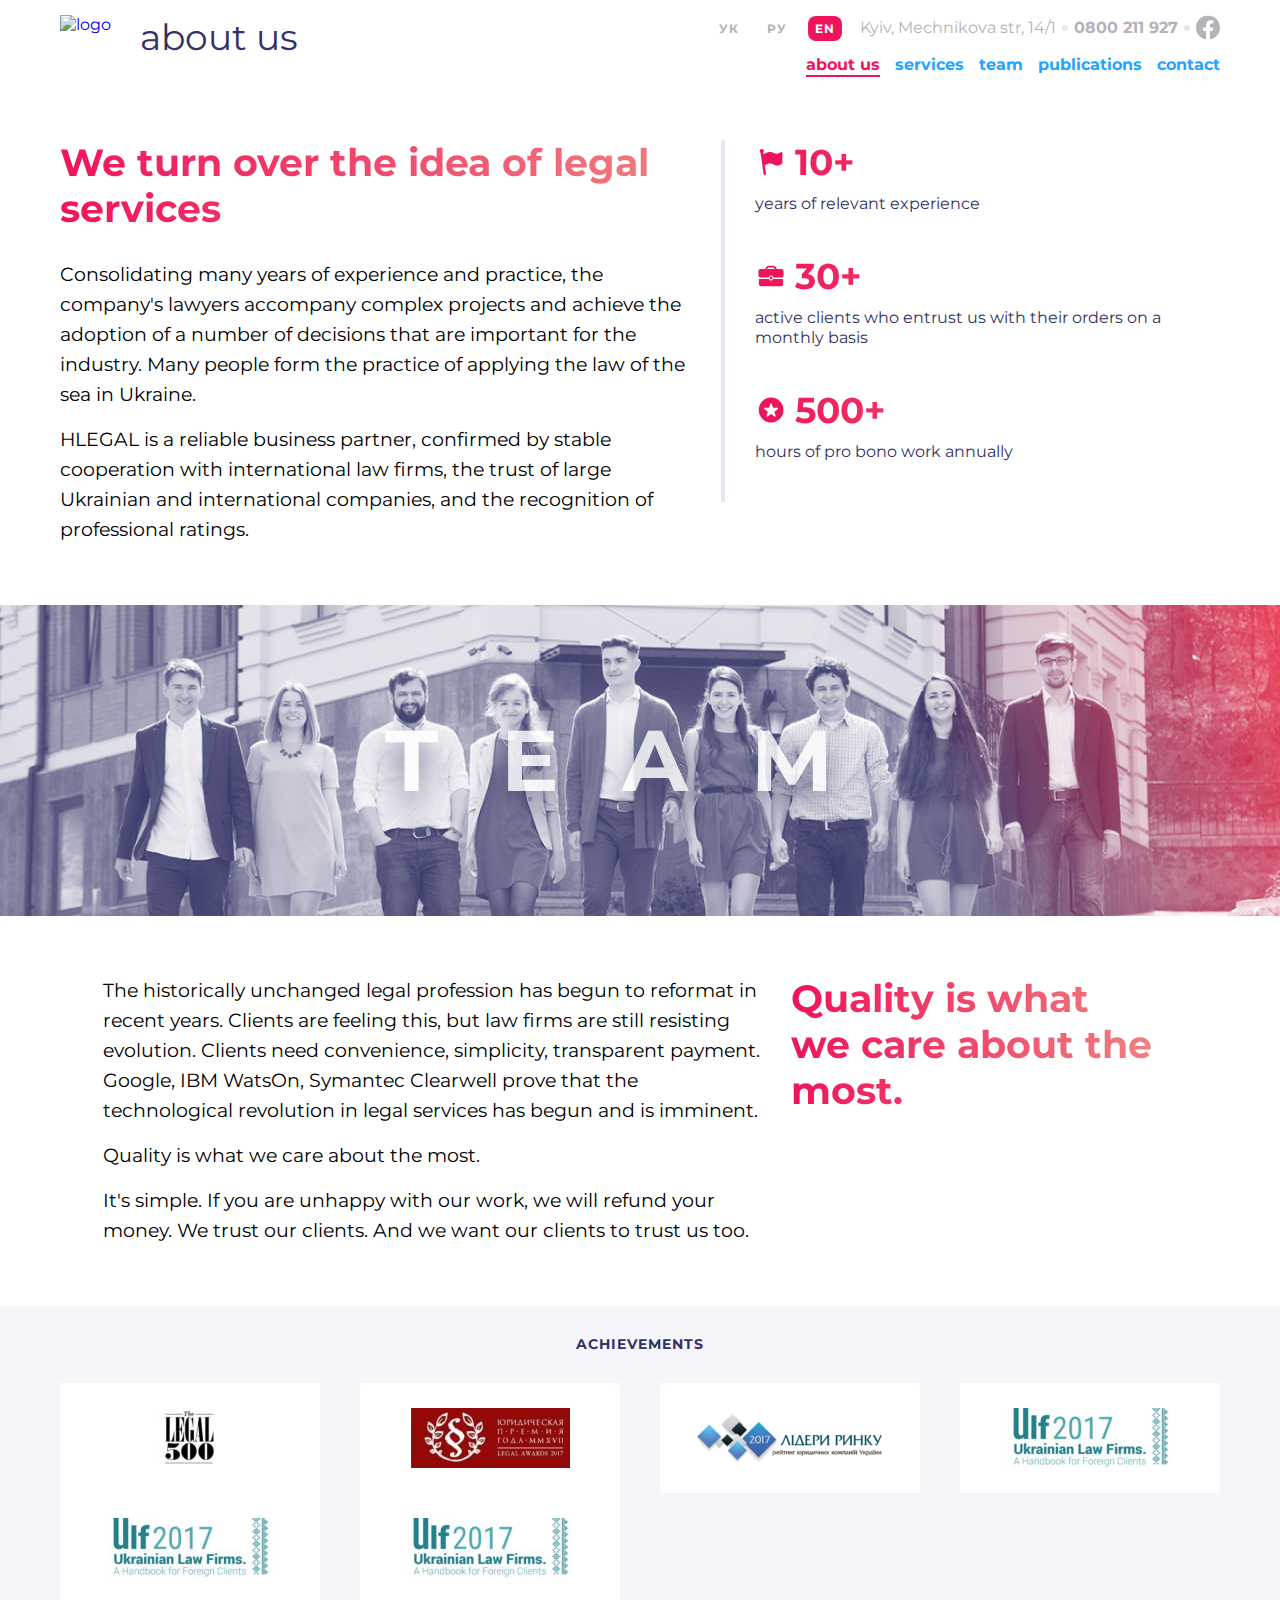
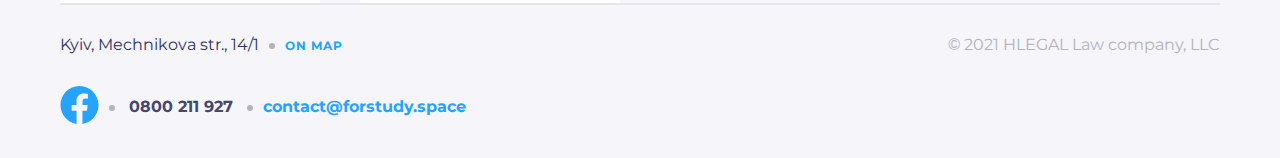
==== commit 5cbe9921: "update gitignore file" ====
--- a/app/about.html
+++ b/app/about.html
@@ -8,6 +8,63 @@
     <link rel="stylesheet" href="css/style.css">
 </head>
 <body class="body">
+    <header class="header container">
+        <div class="header-top header-top--white-page">
+            <ul class="header-top__list">
+                <li class="header-top__list-item">
+                    <a class="header-top__list-link header-top__list-link--white-page" href="#">Ук</a>
+                </li>
+                <li class="header-top__list-item">
+                    <a class="header-top__list-link header-top__list-link--white-page" href="#">Ру</a>
+                </li>
+                <li class="header-top__list-item header-top__list-item--pd-0">
+                    <a class="header-top__list-link header-top__list-link--white-page active" href="#">En</a>
+                </li>
+            </ul>
+            <div class="header-top__adress header-top__adress--white-page">Kyiv, Mechnikova str, 14/1</div>
+            <a class="header-top__tel header-top__tel--white-page" href="tel:0800211927">0800 211 927</a>
+            <a class="header-top__fb header-top__fb--white-page">
+                <svg width="24" height="25" viewBox="0 0 24 25" fill="none" xmlns="http://www.w3.org/2000/svg">
+                    <g clip-path="url(#clip0_30943_1540)">
+                        <path d="M24 12.5733C24 5.90541 18.6274 0.5 12 0.5C5.37258 0.5 0 5.90541 0 12.5733C0 18.5995 4.38823 23.5943 10.125 24.5V16.0633H7.07813V12.5733H10.125V9.91343C10.125 6.88755 11.9165 5.21615 14.6576 5.21615C15.9705 5.21615 17.3438 5.45195 17.3438 5.45195V8.42313H15.8306C14.3399 8.42313 13.875 9.35379 13.875 10.3086V12.5733H17.2031L16.6711 16.0633H13.875V24.5C19.6118 23.5943 24 18.5995 24 12.5733Z" fill="white"/>
+                    </g>
+                    <defs>
+                        <clipPath id="clip0_30943_1540">
+                            <rect width="24" height="24" fill="white" transform="translate(0 0.5)"/>
+                        </clipPath>
+                    </defs>
+                </svg>
+            </a>
+        </div>
+        <div class="header-logo">
+            <a class="header-logo__img" href="./index.html">
+                <img class="header-logo__img-pic" src="./img/logo-whitepage.svg" width="70" height="33" alt="logo">
+            </a>
+            <p class="header-logo__breadcrumb">about us</p>
+        </div>
+        <div class="header-menu">
+            <div class="header-menu__mobile-btm">
+                <span class="header-menu__mobile-btm-burger header-menu__mobile-btm-burger--white-page"></span>
+            </div>
+            <ul class="header-menu__list">
+                <li class="header-menu__list-item">
+                    <a class="header-menu__list-link header-menu__list-link--white-page active" href="./about.html">about us</a>
+                </li>
+                <li class="header-menu__list-item">
+                    <a class="header-menu__list-link header-menu__list-link--white-page" href="#">services</a>
+                </li>
+                <li class="header-menu__list-item">
+                    <a class="header-menu__list-link header-menu__list-link--white-page" href="#">team</a>
+                </li>
+                <li class="header-menu__list-item">
+                    <a class="header-menu__list-link header-menu__list-link--white-page" href="#">publications</a>
+                </li>
+                <li class="header-menu__list-item">
+                    <a class="header-menu__list-link header-menu__list-link--white-page" href="#">contact</a>
+                </li>
+            </ul>
+        </div>
+    </header>
     <main>
         <section class="about container">
             <div class="about-left">
--- a/app/css/style.css
+++ b/app/css/style.css
@@ -36,8 +36,12 @@
   min-width: 375px;
 }
 
+.body.lock {
+  overflow: hidden;
+}
+
 .container {
-  max-width: 1500px;
+  max-width: 1560px;
   min-width: 375px;
   margin: 0 auto;
   padding: 0 30px;
@@ -254,6 +258,11 @@
   background-color: rgba(245, 245, 250, 0.2);
 }
 
+.header-top--white-page {
+  background-color: #F5F5FA;
+  opacity: 1;
+}
+
 .header-top__list {
   display: -webkit-box;
   display: -ms-flexbox;
@@ -281,12 +290,22 @@
   border-radius: 8px;
 }
 
+.header-top__list-link--white-page {
+  color: #B3B3BA;
+}
+
 .header-top__list-link:hover {
   background-color: rgba(255, 255, 255, 0.2);
 }
 
+.header-top__list-link--white-page:hover {
+  background-color: #F5F5FA;
+  opacity: 1;
+}
+
 .header-top__list-link.active {
   background-color: #F0145A;
+  color: #FFFFFF;
 }
 
 .header-top__adress {
@@ -301,11 +320,19 @@
   padding-right: 15px;
 }
 
+.header-top__tel--white-page {
+  color: #B3B3BA;
+}
+
 .header-top__fb {
   display: none;
   cursor: pointer;
 }
 
+.header-top__fb--white-page svg path {
+  fill: #B3B3BA;
+}
+
 .header-top__fb:hover svg path {
   fill: #F0145A;
 }
@@ -321,27 +348,142 @@
 }
 
 .header-logo__breadcrumb {
-  display: none;
+  display: -webkit-inline-box;
+  display: -ms-inline-flexbox;
+  display: inline-flex;
+  font-size: 20px;
+  line-height: 24px;
+  color: #323264;
+}
+
+.header-logo__breadcrumb:before {
+  content: "";
+  background-image: url("../img/slash-mobile.svg");
+  background-repeat: no-repeat;
+  width: 12px;
+  height: 26px;
+  margin-left: 4px;
+  margin-right: 4px;
 }
 
 .header-menu {
   grid-area: 2 / 2 / 3 / 3;
+  display: -webkit-inline-box;
+  display: -ms-inline-flexbox;
+  display: inline-flex;
+  -webkit-box-align: center;
+      -ms-flex-align: center;
+          align-items: center;
+  -webkit-box-pack: end;
+      -ms-flex-pack: end;
+          justify-content: flex-end;
 }
 
 .header-menu__mobile-btm {
+  -webkit-box-align: center;
+      -ms-flex-align: center;
+          align-items: center;
+  width: 24px;
+  height: 8px;
+  position: relative;
+  -webkit-transition-duration: 1s;
+          transition-duration: 1s;
   cursor: pointer;
+  margin-top: 15px;
+}
+
+.header-menu__mobile-btm-burger {
+  height: 2px;
+  width: 100%;
+  background-color: #FFFFFF;
+  position: absolute;
+  border-radius: 20px;
+  -webkit-transition-duration: .25s;
+          transition-duration: .25s;
+}
+
+.header-menu__mobile-btm-burger--white-page {
+  background-color: #000000;
+}
+
+.header-menu__mobile-btm-burger--white-page:after {
+  background-color: #000000;
+}
+
+.header-menu__mobile-btm-burger:before {
+  content: "";
+  left: 0;
+  position: absolute;
+  top: -8px;
+  height: 2px;
+  width: 100%;
+  background-color: #FFFFFF;
+  border-radius: 20px;
+  -webkit-transition-duration: .25s;
+          transition-duration: .25s;
+}
+
+.header-menu__mobile-btm-burger:after {
+  content: "";
+  left: 0;
+  position: absolute;
+  top: 8px;
+  height: 2px;
+  width: 100%;
+  background-color: #FFFFFF;
+  border-radius: 20px;
+  -webkit-transition-duration: .25s;
+          transition-duration: .25s;
+}
+
+.header-menu__mobile-btm-burger--white-page:before {
+  background-color: #000000;
+}
+
+.header-menu__mobile-btm-burger--white-page:after {
+  background-color: #000000;
+}
+
+.header-menu__mobile-btm.open .header-menu__mobile-btm-burger {
+  background: transparent;
+}
+
+.header-menu__mobile-btm.open .header-menu__mobile-btm-burger:before {
+  -webkit-transition: -webkit-transform .25s;
+  transition: -webkit-transform .25s;
+  transition: transform .25s;
+  transition: transform .25s, -webkit-transform .25s;
+  -webkit-transform: rotate(45deg);
+          transform: rotate(45deg);
+  top: 0;
+}
+
+.header-menu__mobile-btm.open .header-menu__mobile-btm-burger:after {
+  -webkit-transition: -webkit-transform .25s;
+  transition: -webkit-transform .25s;
+  transition: transform .25s;
+  transition: transform .25s, -webkit-transform .25s;
+  -webkit-transform: rotate(-405deg);
+          transform: rotate(-405deg);
+  top: 0;
 }
 
 .header-menu__list {
-  display: none;
+  display: -webkit-box;
+  display: -ms-flexbox;
+  display: flex;
   -webkit-box-orient: vertical;
   -webkit-box-direction: normal;
       -ms-flex-direction: column;
           flex-direction: column;
-  position: absolute;
-  left: 0;
-  top: auto;
-  width: 375px;
+  position: fixed;
+  left: -100%;
+  top: 104px;
+  width: 100%;
+  height: calc(100vh - 104px);
+  -webkit-transition-duration: .75s;
+          transition-duration: .75s;
+  overflow: auto;
   background-color: #323264;
   list-style: none;
   padding: 12px 12px 0;
@@ -371,6 +513,12 @@
   color: #F0145A;
 }
 
+.header-menu__list.open {
+  left: 0;
+  -webkit-transition-duration: .75s;
+          transition-duration: .75s;
+}
+
 @media (min-width: 768px) {
   .header {
     grid-template-columns: 1fr;
@@ -399,6 +547,9 @@
     text-align: right;
     color: #FFFFFF;
     margin-right: 6px;
+  }
+  .header-top__adress--white-page {
+    color: #B3B3BA;
   }
   .header-top__adress:before {
     content: "";
@@ -448,8 +599,21 @@
     width: 130px;
     height: 60px;
   }
+  .header-logo__breadcrumb {
+    font-size: 36px;
+    line-height: 44px;
+  }
+  .header-logo__breadcrumb:before {
+    content: "";
+    background-image: url("../img/slash-tablet.svg");
+    width: 21px;
+    height: 47px;
+  }
   .header-menu {
     grid-area: 3 / 1 / 4 / 2;
+    display: -webkit-box;
+    display: -ms-flexbox;
+    display: flex;
   }
   .header-menu__mobile-btm {
     display: none;
@@ -466,7 +630,10 @@
         -ms-flex-pack: start;
             justify-content: flex-start;
     position: relative;
-    width: auto;
+    left: 0;
+    top: 0;
+    height: calc(100%);
+    overflow: hidden;
     padding: 0;
     background-color: transparent;
   }
@@ -474,6 +641,7 @@
     display: -webkit-box;
     display: -ms-flexbox;
     display: flex;
+    width: 100%;
     font-weight: 700;
     font-size: 16px;
     line-height: 20px;
@@ -481,16 +649,29 @@
     color: #FFFFFF;
     background: none;
     border-radius: 0;
-    padding: 0 15px 0 0;
+    padding: 0;
+    margin: 0 15px 0 0;
+  }
+  .header-menu__list-link--white-page {
+    color: #24A3FF;
   }
   .header-menu__list-link:hover {
-    color: #F0145A;
-  }
-  .header-menu__list-link:active {
-    background: transparent;
+    color: #FFFFFF;
+    border-bottom: 2px solid;
+    width: auto;
+  }
+  .header-menu__list-link--white-page:hover {
+    color: #24A3FF;
+    border-bottom: 2px solid;
+    width: auto;
   }
   .header-menu__list-link.active {
     color: #FFFFFF;
+    border-bottom: 2px solid;
+    width: auto;
+  }
+  .header-menu__list-link--white-page.active {
+    color: #F0145A;
   }
 }
 
@@ -518,6 +699,9 @@
     -webkit-box-pack: end;
         -ms-flex-pack: end;
             justify-content: flex-end;
+  }
+  .header-menu__list-link {
+    margin: 0 0 0 15px;
   }
 }
 
@@ -736,9 +920,19 @@
   font-weight: 700;
   font-size: 22px;
   line-height: 27px;
-  color: #24A3FF;
   padding-top: 30px;
   padding-bottom: 15px;
+}
+
+.services__card-title-link {
+  display: -webkit-inline-box;
+  display: -ms-inline-flexbox;
+  display: inline-flex;
+  color: #24A3FF;
+}
+
+.services__card-title-link:hover {
+  color: #F0145A;
 }
 
 .services__card-text {
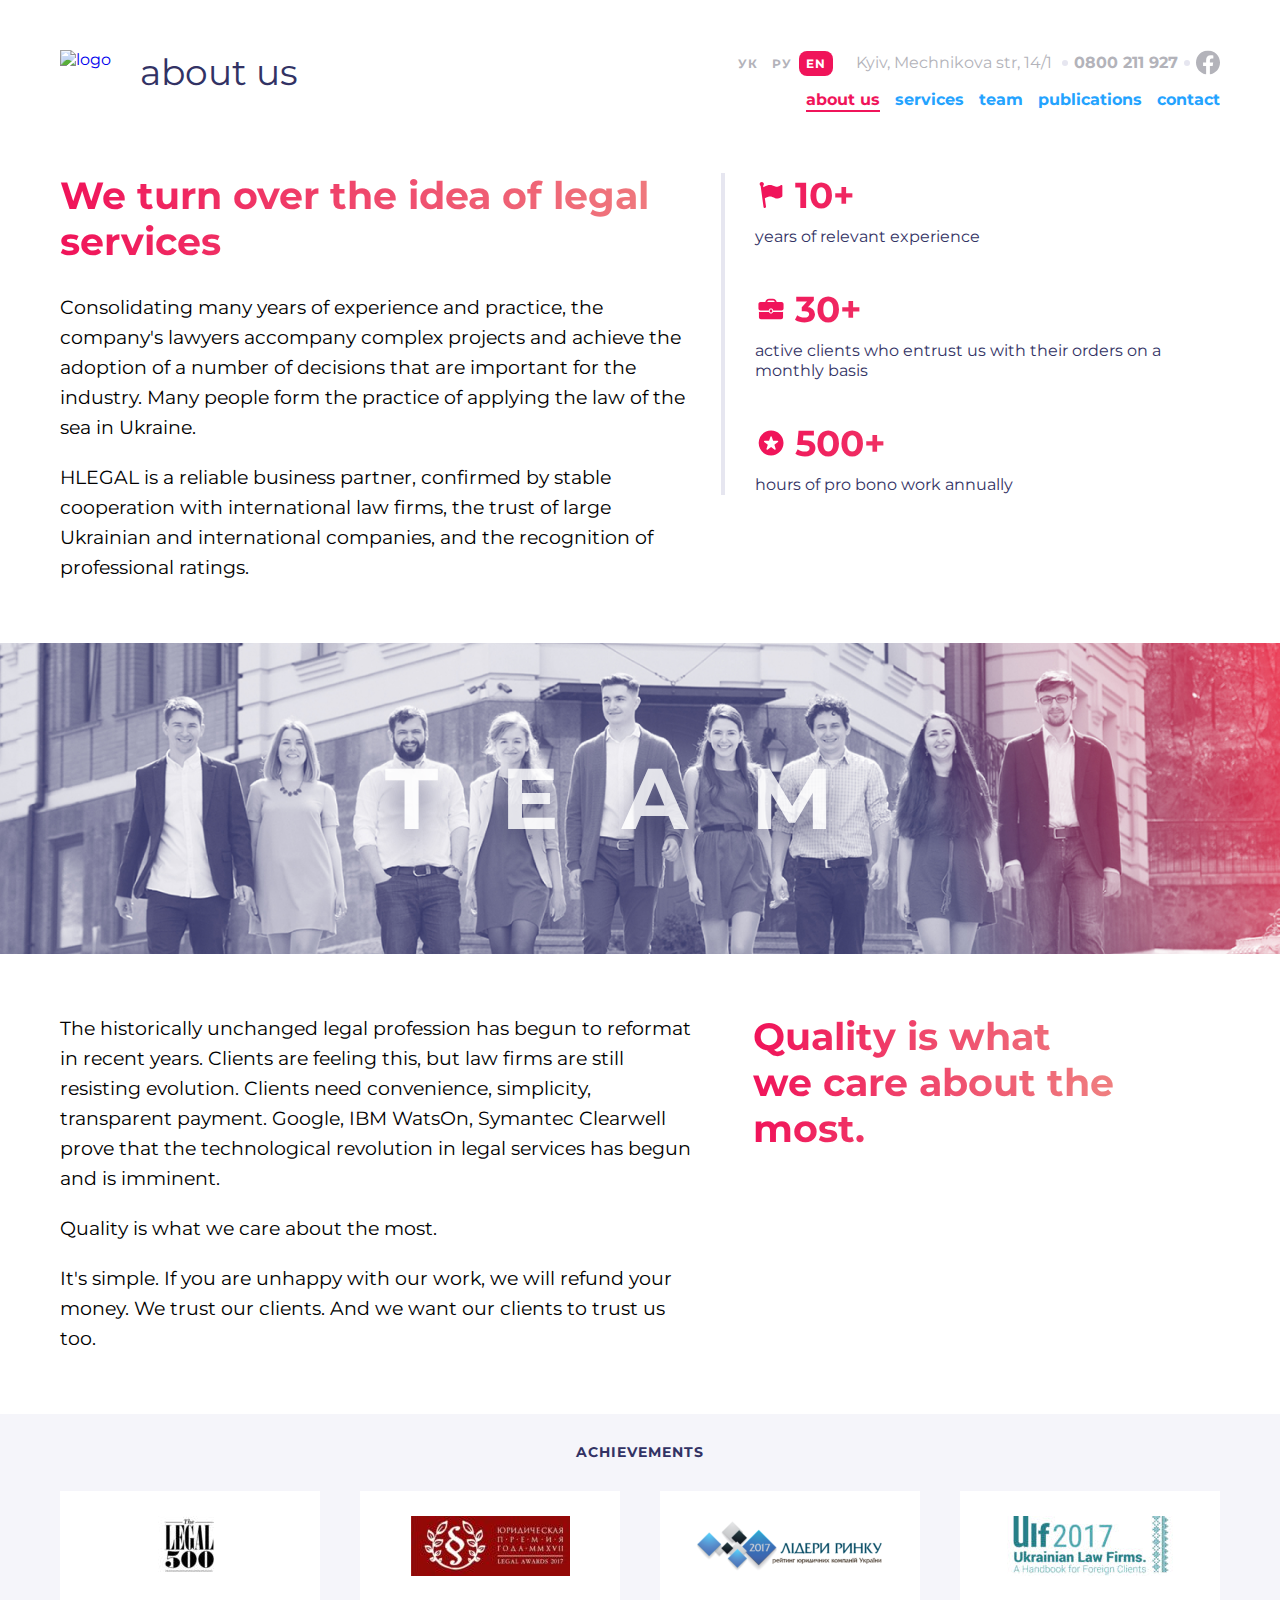
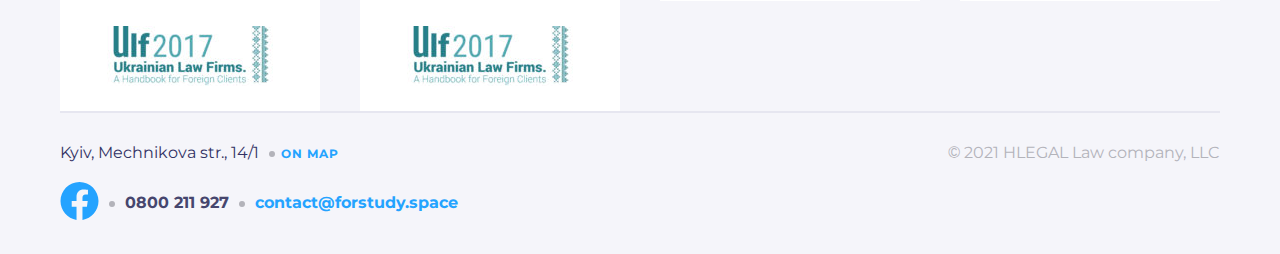
==== commit 608e4d64: "update PP" ====
--- a/app/about.html
+++ b/app/about.html
@@ -70,7 +70,7 @@
             <div class="about-left">
                 <div class="about-left__wrap">
                     <h1 class="about-left__title">We turn over the idea of legal services</h1>
-                    <p class="about-left__text pdb-15">Consolidating many years of experience and practice,
+                    <p class="about-left__text pdb-20">Consolidating many years of experience and practice,
                         the company's lawyers accompany complex projects and achieve the adoption of
                         a number of decisions that are important for the industry. Many people form the
                         practice of applying the law of the sea in Ukraine.</p>
@@ -87,7 +87,7 @@
                     <p class="about-right__number about-right__number--clients">30+</p>
                     <p class="about-right__text">active clients who entrust us with their orders on a monthly basis</p>
                     <p class="about-right__number about-right__number--hours">500+</p>
-                    <p class="about-right__text pdb-0">hours of pro bono work annually</p>
+                    <p class="about-right__text about-right__text--pdb-0">hours of pro bono work annually</p>
                 </div>
             </div>
         </section>
@@ -97,12 +97,12 @@
         <section class="quality container">
             <div class="quality-left">
                 <div class="quality-left__wrap">
-                    <p class="quality-left__text pdb-15">The historically unchanged legal profession has
+                    <p class="quality-left__text pdb-20">The historically unchanged legal profession has
                         begun to reformat in recent years. Clients are feeling this, but law firms
                         are still resisting evolution. Clients need convenience, simplicity, transparent
                         payment. Google, <span class="text-up">Ibm</span> WatsOn, Symantec Clearwell prove that the technological revolution
                         in legal services has begun and is imminent.</p>
-                    <p class="quality-left__text pdb-15">Quality is what we care about the most.</p>
+                    <p class="quality-left__text pdb-20">Quality is what we care about the most.</p>
                     <p class="quality-left__text">It's simple. If you are unhappy with our work, we will refund
                         your money. We trust our clients. And we want our clients to trust us too.</p>
                 </div>
@@ -111,72 +111,72 @@
                 <h2 class="quality-right__title">Quality is what we care about the most.</h2>
             </div>
         </section>
-        <div class="background-bottom">
-            <section class="achievements container container--lg">
-                <h2 class="achievements-title">achievements</h2>
-                <div class="achievements-wrap achievements-slider">
-                    <div class="achievements__card-wrap">
-                        <div class="achievements__card">
-                            <img class="achievements__card-img" src="./img/achievment-1.png" alt="achievment">
-                        </div>
-                    </div>
-                    <div class="achievements__card-wrap achievements__card-wrap--tablet">
-                        <div class="achievements__card">
-                            <img class="achievements__card-img" src="./img/achievment-2.png" alt="achievment">
-                        </div>
-                    </div>
-                    <div class="achievements__card-wrap achievements__card-wrap--tablet">
-                        <div class="achievements__card">
-                            <img class="achievements__card-img" src="./img/achievment-3.png" alt="achievment">
-                        </div>
-                    </div>
-                    <div class="achievements__card-wrap achievements__card-wrap--tablet">
-                        <div class="achievements__card">
-                            <img class="achievements__card-img" src="./img/achievment-4.png" alt="achievment">
-                        </div>
-                    </div>
-                    <div class="achievements__card-wrap achievements__card-wrap--tablet">
-                        <div class="achievements__card">
-                            <img class="achievements__card-img" src="./img/achievment-4.png" alt="achievment">
-                        </div>
-                    </div>
-                    <div class="achievements__card-wrap achievements__card-wrap--tablet">
-                        <div class="achievements__card">
-                            <img class="achievements__card-img" src="./img/achievment-4.png" alt="achievment">
-                        </div>
+    </main>
+    <div class="background-bottom">
+        <section class="achievements container container--lg">
+            <h2 class="achievements-title">achievements</h2>
+            <div class="achievements-wrap achievements-slider">
+                <div class="achievements__card-wrap">
+                    <div class="achievements__card">
+                        <img class="achievements__card-img" src="./img/achievment-1.png" alt="achievment">
                     </div>
                 </div>
-            </section>
-            <section class="footer container">
-                <div class="footer-wrap">
-                    <div class="footer-top">
-                        <p class="footer-top__adress">Kyiv, Mechnikova str., 14/1</p>
-                        <div class="footer-top__map">
-                            <a class="footer-top__map-link" href="#">On map</a>
-                        </div>
-                    </div>
-                    <div class="footer-middle">
-                        <div class="footer-middle__fb">
-                            <a class="footer-middle__fb-link">
-                                <svg width="39" height="38" viewBox="0 0 39 38" fill="none" xmlns="http://www.w3.org/2000/svg">
-                                    <path d="M38.5 19.1161C38.5 8.55857 29.9934 0 19.5 0C9.00658 0 0.5 8.55857 0.5 19.1161C0.5 28.6575 7.44803 36.5659 16.5312 38V24.6419H11.707V19.1161H16.5312V14.9046C16.5312 10.1136 19.3678 7.46723 23.7078 7.46723C25.7866 7.46723 27.9609 7.84059 27.9609 7.84059V12.545H25.5651C23.2048 12.545 22.4688 14.0185 22.4688 15.5302V19.1161H27.7383L26.8959 24.6419H22.4688V38C31.552 36.5659 38.5 28.6575 38.5 19.1161Z" fill="#24A3FF"/>
-                                </svg>
-                            </a>
-                        </div>
-                        <div class="footer-middle__tel">
-                            <a class="footer-middle__tel-link" href="tel:0800211927">0800 211 927</a>
-                        </div>
-                        <div class="footer-middle__mail">
-                            <a class="footer-middle__mail-link" href="mailto:contact@forstudy.space">contact@forstudy.space</a>
-                        </div>
-                    </div>
-                    <div class="footer-bottom">
-                        <p class="footer-bottom__text">© 2021 HLEGAL Law company, LLC</p>
+                <div class="achievements__card-wrap achievements__card-wrap--tablet">
+                    <div class="achievements__card">
+                        <img class="achievements__card-img" src="./img/achievment-2.png" alt="achievment">
                     </div>
                 </div>
-            </section>
-        </div>
-    </main>
+                <div class="achievements__card-wrap achievements__card-wrap--tablet">
+                    <div class="achievements__card">
+                        <img class="achievements__card-img" src="./img/achievment-3.png" alt="achievment">
+                    </div>
+                </div>
+                <div class="achievements__card-wrap achievements__card-wrap--tablet">
+                    <div class="achievements__card">
+                        <img class="achievements__card-img" src="./img/achievment-4.png" alt="achievment">
+                    </div>
+                </div>
+                <div class="achievements__card-wrap achievements__card-wrap--tablet">
+                    <div class="achievements__card">
+                        <img class="achievements__card-img" src="./img/achievment-4.png" alt="achievment">
+                    </div>
+                </div>
+                <div class="achievements__card-wrap achievements__card-wrap--tablet">
+                    <div class="achievements__card">
+                        <img class="achievements__card-img" src="./img/achievment-4.png" alt="achievment">
+                    </div>
+                </div>
+            </div>
+        </section>
+        <section class="footer container">
+            <div class="footer-wrap">
+                <div class="footer-top">
+                    <p class="footer-top__adress">Kyiv, Mechnikova str., 14/1</p>
+                    <div class="footer-top__map">
+                        <a class="footer-top__map-link" href="#">On map</a>
+                    </div>
+                </div>
+                <div class="footer-middle">
+                    <div class="footer-middle__fb">
+                        <a class="footer-middle__fb-link">
+                            <svg width="39" height="38" viewBox="0 0 39 38" fill="none" xmlns="http://www.w3.org/2000/svg">
+                                <path d="M38.5 19.1161C38.5 8.55857 29.9934 0 19.5 0C9.00658 0 0.5 8.55857 0.5 19.1161C0.5 28.6575 7.44803 36.5659 16.5312 38V24.6419H11.707V19.1161H16.5312V14.9046C16.5312 10.1136 19.3678 7.46723 23.7078 7.46723C25.7866 7.46723 27.9609 7.84059 27.9609 7.84059V12.545H25.5651C23.2048 12.545 22.4688 14.0185 22.4688 15.5302V19.1161H27.7383L26.8959 24.6419H22.4688V38C31.552 36.5659 38.5 28.6575 38.5 19.1161Z" fill="#24A3FF"/>
+                            </svg>
+                        </a>
+                    </div>
+                    <div class="footer-middle__tel">
+                        <a class="footer-middle__tel-link" href="tel:0800211927">0800 211 927</a>
+                    </div>
+                    <div class="footer-middle__mail">
+                        <a class="footer-middle__mail-link" href="mailto:contact@forstudy.space">contact@forstudy.space</a>
+                    </div>
+                </div>
+                <div class="footer-bottom">
+                    <p class="footer-bottom__text">© 2021 HLEGAL Law company, LLC</p>
+                </div>
+            </div>
+        </section>
+    </div>
     <script src="https://code.jquery.com/jquery-3.6.1.min.js" integrity="sha256-o88AwQnZB+VDvE9tvIXrMQaPlFFSUTR+nldQm1LuPXQ=" crossorigin="anonymous"></script>
     <script src="./js/slick.min.js"></script>
     <script src="./js/script.js"></script>
--- a/app/css/style.css
+++ b/app/css/style.css
@@ -137,13 +137,13 @@
   padding-bottom: 0;
 }
 
-.pdb-15 {
-  padding-bottom: 15px;
+.pdb-20 {
+  padding-bottom: 20px;
 }
 
 .my-team-slider {
   list-style: none;
-  padding: 30px 0 60px 0;
+  padding: 23px 0 60px 0;
   display: -webkit-box;
   display: -ms-flexbox;
   display: flex;
@@ -153,7 +153,7 @@
 }
 
 .my-team-slider li {
-  margin: 0 15px;
+  margin: 0 8px;
 }
 
 .my-team-slider li.slick-active button {
@@ -188,7 +188,7 @@
 }
 
 .my-achievements-slider li {
-  margin: 0 14px;
+  margin: 0 7px;
 }
 
 .my-achievements-slider li.slick-active button {
@@ -268,15 +268,7 @@
   display: -ms-flexbox;
   display: flex;
   list-style: none;
-  padding-left: 22px;
-}
-
-.header-top__list-item {
-  margin-right: 14px;
-}
-
-.header-top__list-item--pd-0 {
-  margin-right: 0;
+  padding-left: 16px;
 }
 
 .header-top__list-link {
@@ -342,7 +334,7 @@
   display: -webkit-box;
   display: -ms-flexbox;
   display: flex;
-  padding-top: 15px;
+  padding-top: 10px;
   margin-left: -15px;
   margin-right: -15px;
 }
@@ -389,7 +381,8 @@
   -webkit-transition-duration: 1s;
           transition-duration: 1s;
   cursor: pointer;
-  margin-top: 15px;
+  margin-top: 8px;
+  margin-right: -11px;
 }
 
 .header-menu__mobile-btm-burger {
@@ -533,9 +526,11 @@
             justify-content: flex-start;
     background-color: transparent;
     margin: 0;
+    padding-top: 44px;
   }
   .header-top__list {
     padding: 0;
+    margin-right: 5px;
   }
   .header-top__list-item--pd-0 {
     margin-right: 6px;
@@ -563,6 +558,7 @@
   }
   .header-top__tel {
     padding: 0;
+    margin-left: 4px;
   }
   .header-top__tel:before {
     content: "";
@@ -593,7 +589,7 @@
   .header-logo {
     grid-area: 2 / 1 / 3 / 2;
     margin-left: 0;
-    margin-bottom: 30px;
+    margin-bottom: 24px;
   }
   .header-logo__img-pic {
     width: 130px;
@@ -688,9 +684,11 @@
     -webkit-box-pack: end;
         -ms-flex-pack: end;
             justify-content: flex-end;
+    padding-top: 50px;
   }
   .header-logo {
     grid-area: 1 / 1 / 3 / 2;
+    padding-top: 50px;
   }
   .header-menu {
     grid-area: 2 / 2 / 3 / 3;
@@ -705,17 +703,13 @@
   }
 }
 
-.first-screen {
-  padding-bottom: 10px;
-}
-
 .first-screen__title {
   font-weight: 700;
   font-size: 38px;
   line-height: 46px;
   text-align: center;
   color: #FFFFFF;
-  padding: 139px 60px 159px 60px;
+  padding: 133px 60px 159px 60px;
 }
 
 .first-screen__scroll {
@@ -738,28 +732,27 @@
 
 @media (min-width: 768px) {
   .first-screen__title {
-    padding-top: 274px;
-    padding-bottom: 417px;
+    padding: 198px 0 417px 0;
   }
   .first-screen__scroll {
-    padding-bottom: 105px;
+    padding-bottom: 88px;
   }
 }
 
 @media (min-width: 1024px) {
   .first-screen__title {
-    padding-top: 245px;
-    padding-bottom: 307px;
+    padding-top: 182px;
+    padding-bottom: 288px;
   }
   .first-screen__scroll {
-    padding-bottom: 90px;
+    padding-bottom: 38px;
   }
 }
 
 @media (min-width: 1440px) {
   .first-screen__title {
-    padding-top: 261px;
-    padding-bottom: 323px;
+    padding-top: 198px;
+    padding-bottom: 304px;
   }
 }
 
@@ -771,6 +764,7 @@
   list-style: none;
   padding: 0;
   margin-right: -30px;
+  margin-bottom: 12px;
 }
 
 .business__nav-item {
@@ -804,8 +798,8 @@
 
 .business__content-title {
   font-weight: 700;
-  font-size: 30px;
-  line-height: 37px;
+  font-size: 20px;
+  line-height: 24px;
   color: #FFFFFF;
   padding-top: 30px;
   padding-bottom: 30px;
@@ -833,6 +827,18 @@
   .business__wrap {
     margin-bottom: 30px;
   }
+  .business__nav {
+    margin-bottom: 42px;
+  }
+  .business__nav-btm {
+    font-size: 38px;
+    line-height: 46px;
+  }
+  .business__content-title {
+    font-size: 30px;
+    line-height: 37px;
+    padding-top: 60px;
+  }
 }
 
 @media (min-width: 1024px) {
@@ -840,7 +846,7 @@
     display: -webkit-box;
     display: -ms-flexbox;
     display: flex;
-    margin-bottom: 60px;
+    margin-bottom: -4px;
   }
   .business__nav {
     -webkit-box-orient: vertical;
@@ -850,9 +856,11 @@
     -webkit-box-pack: center;
         -ms-flex-pack: center;
             justify-content: center;
-    width: 45%;
+    width: 48%;
     text-align: right;
-    padding-right: 60px;
+    padding-right: 26px;
+    padding-top: 65px;
+    margin-right: 6px;
   }
   .business__nav-item {
     padding-bottom: 30px;
@@ -863,16 +871,31 @@
   .business__content.active {
     border-top: none;
     border-left: 3px solid rgba(255, 255, 255, 0.3);
-    width: 55%;
-    padding-left: 60px;
+    width: 52%;
+    height: 100%;
+    padding-left: 58px;
     -webkit-box-pack: center;
         -ms-flex-pack: center;
             justify-content: center;
   }
 }
 
+@media (min-width: 1440px) {
+  .business__content-title {
+    padding-top: 97px;
+  }
+  .business__nav {
+    width: 42%;
+    border-right: 3px solid rgba(255, 255, 255, 0.3);
+  }
+  .business__content.active {
+    width: 58%;
+    border-left: none;
+  }
+}
+
 .services {
-  padding-top: 10px;
+  padding-top: 8px;
   padding-bottom: 60px;
 }
 
@@ -942,6 +965,10 @@
 }
 
 @media (min-width: 768px) {
+  .services-title {
+    font-size: 38px;
+    line-height: 46px;
+  }
   .services-wrap {
     -webkit-box-orient: horizontal;
     -webkit-box-direction: normal;
@@ -954,6 +981,9 @@
   .services__card-wrap {
     width: 50%;
   }
+  .services__card {
+    margin-top: 60px;
+  }
 }
 
 @media (min-width: 1024px) {
@@ -1007,13 +1037,23 @@
   line-height: 20px;
   color: #B3B3BA;
   padding-top: 5px;
-  padding-bottom: 8px;
+  padding-bottom: 4px;
 }
 
 .team-box__text-position {
   font-size: 14px;
   line-height: 22px;
   color: #B3B3BA;
+}
+
+@media (min-width: 768px) {
+  .team {
+    padding-top: 80px;
+  }
+  .team-box__text-quote {
+    font-size: 38px;
+    line-height: 46px;
+  }
 }
 
 @media (min-width: 1024px) {
@@ -1043,7 +1083,7 @@
     max-width: 400px;
   }
   .team-box__img-pic {
-    height: 400px;
+    height: 344px;
   }
 }
 
@@ -1268,6 +1308,12 @@
 }
 
 @media (min-width: 768px) {
+  .publications-title {
+    font-size: 38px;
+    line-height: 46px;
+    padding-top: 9px;
+    padding-bottom: 29px;
+  }
   .publications-wrap {
     -webkit-box-orient: horizontal;
     -webkit-box-direction: normal;
@@ -1317,7 +1363,7 @@
   font-size: 16px;
   line-height: 20px;
   color: #323264;
-  padding-bottom: 10px;
+  padding-bottom: 6px;
 }
 
 .footer-top__map-link {
@@ -1338,7 +1384,7 @@
 }
 
 .footer-middle__fb {
-  padding-bottom: 10px;
+  padding-bottom: 4px;
 }
 
 .footer-middle__fb-link {
@@ -1395,6 +1441,7 @@
     display: -webkit-box;
     display: -ms-flexbox;
     display: flex;
+    padding-bottom: 13px;
   }
   .footer-top__adress:after {
     content: "";
@@ -1407,7 +1454,7 @@
     margin-left: 10px;
   }
   .footer-top__map {
-    margin-left: 10px;
+    margin-left: 6px;
   }
   .footer-middle {
     display: -webkit-box;
@@ -1437,7 +1484,7 @@
     background: #B3B3BA;
     display: inline-block;
     vertical-align: middle;
-    margin-right: 10px;
+    margin-right: 6px;
   }
   .footer-middle__tel:after {
     content: "";
@@ -1447,12 +1494,13 @@
     background: #B3B3BA;
     display: inline-block;
     vertical-align: middle;
-    margin-left: 10px;
+    margin-left: 6px;
   }
   .footer-middle__mail {
     margin-left: 10px;
   }
   .footer-bottom {
+    padding-bottom: 13px;
     margin-left: auto;
   }
 }
@@ -1537,9 +1585,15 @@
   padding-bottom: 40px;
 }
 
+.about-right__text--pdb-0 {
+  padding-bottom: 0;
+}
+
 @media (min-width: 768px) {
   .about {
+    padding-top: 0;
     padding-bottom: 60px;
+    margin-top: -12px;
   }
   .about-left__title {
     font-size: 38px;
@@ -1552,6 +1606,7 @@
     display: -webkit-box;
     display: -ms-flexbox;
     display: flex;
+    padding-top: 5px;
   }
   .about-left {
     display: -webkit-box;
@@ -1569,6 +1624,19 @@
   }
   .about-right {
     width: 43%;
+  }
+}
+
+@media (min-width: 1440px) {
+  .about-left {
+    width: 61%;
+    padding-right: 24px;
+  }
+  .about-right {
+    width: 39%;
+  }
+  .about-right__wrap {
+    margin-left: 8px;
   }
 }
 
@@ -1654,7 +1722,7 @@
 }
 
 .quality {
-  padding-top: 60px;
+  padding-top: 26px;
   padding-bottom: 60px;
 }
 
@@ -1678,6 +1746,9 @@
 }
 
 @media (min-width: 768px) {
+  .quality {
+    padding-top: 60px;
+  }
   .quality-right__title {
     font-size: 38px;
     line-height: 46px;
@@ -1699,16 +1770,30 @@
             justify-content: flex-end;
     padding-right: 30px;
     padding-bottom: 0;
-    width: 63%;
+    width: 58%;
   }
   .quality-left__wrap {
     max-width: 658px;
   }
   .quality-right {
-    width: 37%;
+    width: 42%;
+    padding-left: 20px;
   }
   .quality-right__title {
     width: 362px;
+  }
+}
+
+@media (min-width: 1440px) {
+  .quality {
+    padding-top: 63px;
+  }
+  .quality-left {
+    width: 61%;
+  }
+  .quality-right {
+    width: 39%;
+    padding-left: 32px;
   }
 }
 
@@ -1764,9 +1849,6 @@
   .achievements__card-wrap {
     width: 25%;
   }
-  .achievements__card-wrap--tablet {
-    display: block;
-  }
 }
 
 @media (min-width: 1024px) {
